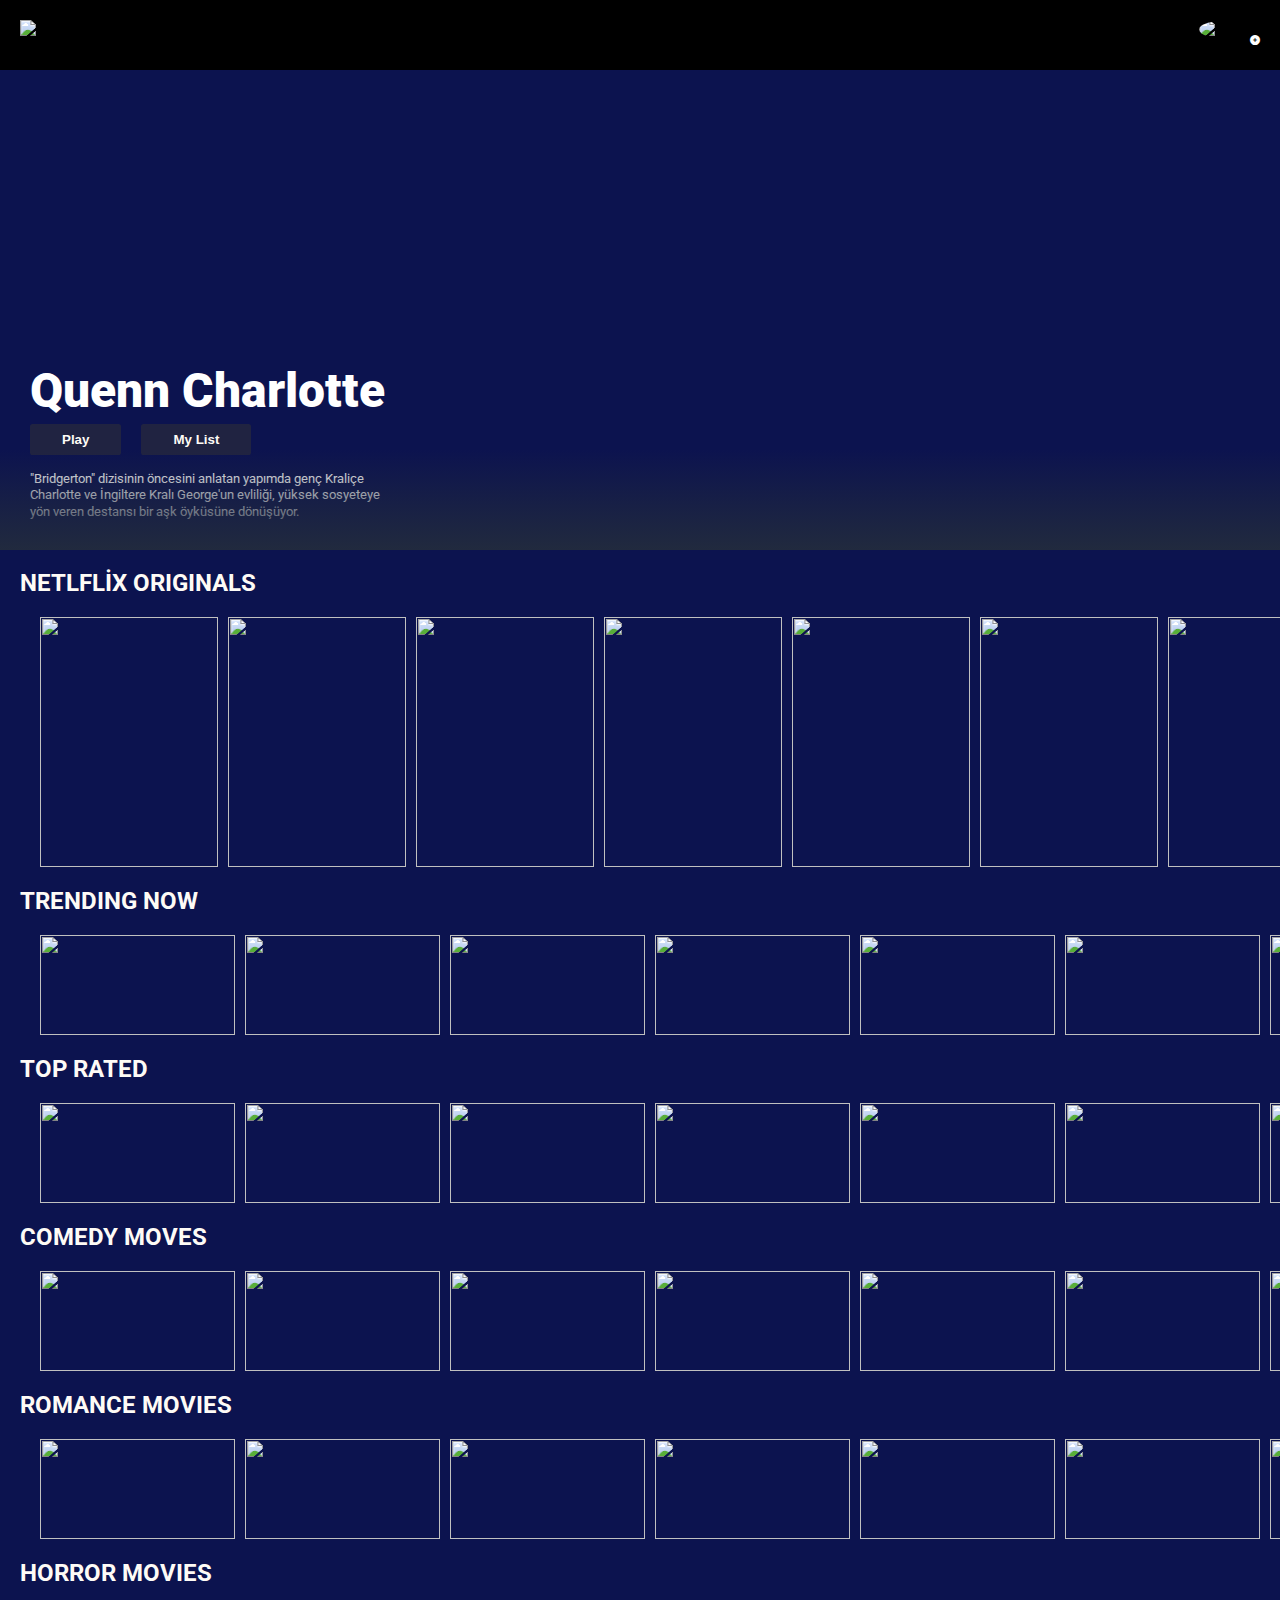
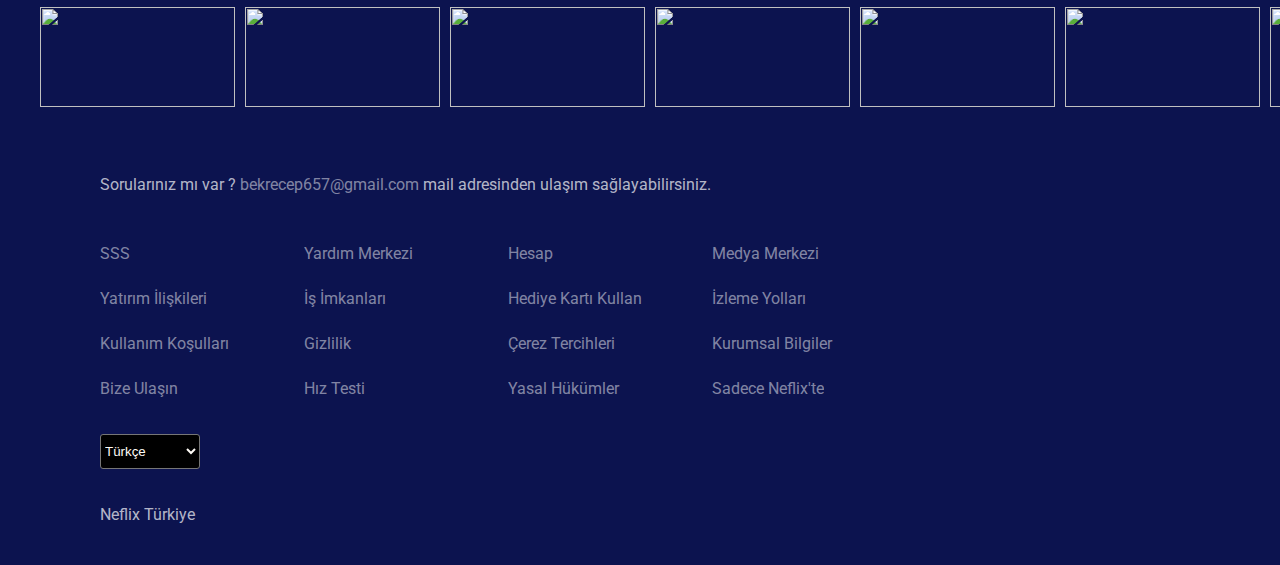
==== index.html @ cf6ab78d "Rename main.html to index.html" ====
<!DOCTYPE html>
<html lang="en">
<head>
    <meta charset="UTF-8">
    <meta http-equiv="X-UA-Compatible" content="IE=edge">
    <meta name="viewport" content="width=device-width, initial-scale=1.0">
    <title>Netflix Türkiye - TV Programlarını Çevrimiçi İzleyin, Filmleri Çevrimiçi İzleyin</title>
    <link rel="preconnect" href="https://fonts.googleapis.com">
<link rel="preconnect" href="https://fonts.gstatic.com" crossorigin>
<link href="https://fonts.googleapis.com/css2?family=Roboto:ital,wght@0,300;0,400;1,300;1,400&display=swap" rel="stylesheet">
<link rel="stylesheet" href="https://cdnjs.cloudflare.com/ajax/libs/font-awesome/6.4.0/css/all.min.css">
    <link rel="icon" href="images/neflix-icon.webp">
    <link rel="stylesheet" href="css/style.css">
</head>
<body>
    <!--Nav Bar-->
    <div class="nav nav_black" id="nav">
        <img src="images/Netflix_Logo_PMS.png" alt="icons" class="nav_logo">
        <div class="avatar">
            <img src="images/you.jfif" alt="avatar" class="nav_avatar">
            <div class="icon"><i class="fa-solid fa-circle-plus fa-2xs"></i>
            </div>
        </div>
        

    </div>
    <!--Banner-->
    <div class="banner" id="banner">
        <video id="video" class="banner" poster="images/11lar.jpg" style="pointer-events: none;">
        <source src="images/Queen Charlotte_.mp4" type="video/mp4"></video>
        <div class="banner_contens">
            <h1 class="banner-title">Quenn Charlotte</h1>
            <div class="banner-buttons">
                <button class="banner_button" id="btn-play-pause" accesskey="p" onclick="PlayPauseVideo();">Play</button>
                <button class="banner_button">My List </button>
            </div>
            <div class="banner_desc">
                <p>"Bridgerton" dizisinin öncesini anlatan yapımda genç Kraliçe Charlotte ve İngiltere Kralı George'un evliliği, yüksek sosyeteye yön veren destansı bir aşk öyküsüne dönüşüyor.</p>
            </div>
        </div>

    </div>
    <!-- Netflix Originals-->
    <div class="row first">
        <h2>NETLFLİX ORIGINALS</h2>
        <div class="row_posters" id="slideshow">
            <img src="images/Quennn-charlotte.jpg" alt="" class="row_poster row_poster_large">
            <img src="images/bone-large.jpg" alt="" class="row_poster row_poster_large">
            <img src="images/brıgt-large.webp" alt="" class="row_poster row_poster_large">
            <img src="images/cem-large.jpeg" alt="" class="row_poster row_poster_large">
            <img src="images/holmes-large.jfif" alt="" class="row_poster row_poster_large">
            <img src="images/kıng-large.jfif" alt="" class="row_poster row_poster_large">
            <img src="images/lupın-large1.jpeg" alt="" class="row_poster row_poster_large">
            <img src="images/mosul-large.jpg" alt="" class="row_poster row_poster_large">
            <img src="images/ottoman-large.jfif" alt="" class="row_poster row_poster_large">
            <img src="images/sky-large.webp" alt="" class="row_poster row_poster_large">
            <img src="images/stranger-large.jfif" alt="" class="row_poster row_poster_large">
            <img src="images/sılence-large.jpg" alt="" class="row_poster row_poster_large">
        </div>
    </div>
   
    <!--Trending now-->
    <div class="row">
        <h2>TRENDING NOW</h2>
        <div class="row_posters">
            <img src="images/1sm.jpg" alt="" class="row_poster">
            <img src="images/2sm.jpg" alt="" class="row_poster">
            <img src="images/3sm.webp" alt="" class="row_poster">
            <img src="images/sm4.jpg" alt="" class="row_poster">
            <img src="images/sm5.jpg" alt="" class="row_poster">
            <img src="images/sm6.jpg" alt="" class="row_poster">
            <img src="images/sm7.jpg" alt="" class="row_poster">
            <img src="images/sm8.jfif" alt="" class="row_poster">
            <img src="images/sm9.jfif" alt="" class="row_poster">
            <img src="images/sm10.jpg" alt="" class="row_poster">
            <img src="images/sm11.jpg" alt="" class="row_poster">
            <img src="images/sm12.jpg" alt="" class="row_poster">
        </div>
    </div>
   
<!--Top Rated-->
<div class="row">
    <h2>TOP RATED</h2>
    <div class="row_posters">
        <img src="images/sm12.jpg" alt="" class="row_poster">
        <img src="images/sm11.jpg" alt="" class="row_poster">
        <img src="images/sm10.jpg" alt="" class="row_poster">
        <img src="images/sm7.jpg" alt="" class="row_poster">
        <img src="images/sm5.jpg" alt="" class="row_poster">
        <img src="images/sm6.jpg" alt="" class="row_poster">
        <img src="images/sm4.jpg" alt="" class="row_poster">
        <img src="images/sm8.jfif" alt="" class="row_poster">
        <img src="images/sm9.jfif" alt="" class="row_poster">
        <img src="images/3sm.jpg" alt="" class="row_poster">
        <img src="images/2sm.jpg" alt="" class="row_poster">
        <img src="images/1sm.jpg" alt="" class="row_poster">
    </div>
</div>
    <!--Comedy Movies-->
    <div class="row">
        <h2>COMEDY MOVES</h2>
        <div class="row_posters">
            <img src="images/1sm.jpg" alt="" class="row_poster">
            <img src="images/2sm.jpg" alt="" class="row_poster">
            <img src="images/3sm.webp" alt="" class="row_poster">
            <img src="images/sm4.jpg" alt="" class="row_poster">
            <img src="images/sm5.jpg" alt="" class="row_poster">
            <img src="images/sm6.jpg" alt="" class="row_poster">
            <img src="images/sm7.jpg" alt="" class="row_poster">
            <img src="images/sm8.jfif" alt="" class="row_poster">
            <img src="images/sm9.jfif" alt="" class="row_poster">
            <img src="images/sm10.jpg" alt="" class="row_poster">
            <img src="images/sm11.jpg" alt="" class="row_poster">
            <img src="images/sm12.jpg" alt="" class="row_poster">
        </div>
    </div>
        <!--Romance Movies-->
        <div class="row">
            <h2>ROMANCE MOVIES</h2>
            <div class="row_posters">
                <img src="images/1sm.jpg" alt="" class="row_poster">
                <img src="images/2sm.jpg" alt="" class="row_poster">
                <img src="images/3sm.webp" alt="" class="row_poster">
                <img src="images/sm4.jpg" alt="" class="row_poster">
                <img src="images/sm5.jpg" alt="" class="row_poster">
                <img src="images/sm6.jpg" alt="" class="row_poster">
                <img src="images/sm7.jpg" alt="" class="row_poster">
                <img src="images/sm8.jfif" alt="" class="row_poster">
                <img src="images/sm9.jfif" alt="" class="row_poster">
                <img src="images/sm10.jpg" alt="" class="row_poster">
                <img src="images/sm11.jpg" alt="" class="row_poster">
                <img src="images/sm12.jpg" alt="" class="row_poster">
            </div>
        </div>
            <!--Horror Movies-->
            <div class="row">
                <h2>HORROR MOVIES</h2>
                <div class="row_posters">
                    <img src="images/1sm.jpg" alt="" class="row_poster">
                    <img src="images/2sm.jpg" alt="" class="row_poster">
                    <img src="images/3sm.webp" alt="" class="row_poster">
                    <img src="images/sm4.jpg" alt="" class="row_poster">
                    <img src="images/sm5.jpg" alt="" class="row_poster">
                    <img src="images/sm6.jpg" alt="" class="row_poster">
                    <img src="images/sm7.jpg" alt="" class="row_poster">
                    <img src="images/sm8.jfif" alt="" class="row_poster">
                    <img src="images/sm9.jfif" alt="" class="row_poster">
                    <img src="images/sm10.jpg" alt="" class="row_poster">
                    <img src="images/sm11.jpg" alt="" class="row_poster">
                    <img src="images/sm12.jpg" alt="" class="row_poster">
                </div>
            </div>
            <!--Footer-->
            <div class="footer">
                <div>
                    <p>Sorularınız mı var ? <a href="#"> bekrecep657@gmail.com</a> mail adresinden ulaşım sağlayabilirsiniz.</p>
                    <div class="links">
                        <ul>
                            <li>   
                        <a href="#">SSS</a>
                        <a href="#">Yardım Merkezi</a>
                        <a href="#">Hesap</a>
                        <a href="#">Medya Merkezi</a>
                            </li>
                            <li>    
                                <a href="#">Yatırım İlişkileri</a>
                                <a href="#">İş İmkanları</a>
                                <a href="#">Hediye Kartı Kullan</a>
                                <a href="#">İzleme Yolları</a>
                            </li>
                            <li>    
                                <a href="#">Kullanım Koşulları</a>
                                <a href="#">Gizlilik</a>
                                <a href="#">Çerez Tercihleri</a>
                                <a href="#">Kurumsal Bilgiler</a>
                            </li>
                            <li>    
                                <a href="#">Bize Ulaşın</a>
                                <a href="#">Hız Testi</a>
                                <a href="#">Yasal Hükümler</a>
                                <a href="#">Sadece Neflix'te</a>
                            </li>
                        </ul>
                    
                    </div>
                    <div>
                       
                        <select id="languageSelect">    
                            
                          <option value="tr">Türkçe</option>
                          <option value="en">English</option>
                          <option value="fr">Français</option>
                          <option value="es">Español</option>
                          <!-- Diğer dil seçeneklerini buraya ekleyebilirsiniz -->
                        </select>
                      </div>
                      <div class="end">
                        <p>Neflix Türkiye</p>
                      </div>
                      
                    
                </div>
            </div>
                
</div>
<script>
player = document.getElementById('video');
btnPlaypause = document.getElementById('btn-play-pause');

player.addEventListener('play', function() {
  changeButtonType(btnPlaypause, 'Pause');
}, false);

player.addEventListener('pause', function() {
  changeButtonType(btnPlaypause, 'Play');
}, false);

function PlayPauseVideo() {
  if (player.paused || player.ended) {
    player.play();
  } else {
    player.pause();
  }
}

function changeButtonType(btn, value) {
  btn.title = value;
  btn.textContent = value;
}

</script>
</body>
</html>
---- css/style.css ----
*{
    margin: 0;
    box-sizing: border-box;
}
body{
    font-family: 'Roboto', sans-serif;
    background-color: #0C134F;
}
.row_poster{
    width: 195px;
    height: 100px;
    object-fit: contain;
    max-height: 100px;
    margin-right: 10px;
    transition: trasform 450ms;
}
.row_poster_large{
    height: 250px;
    width: 178px;
    object-fit: fill;
}
.row_posters{
    display: flex;
    overflow-y: hidden;
    overflow-x: scroll;
    padding: 20px;
}
.row_poster:hover{
    transform: scale(1.08);
}
.row_posters::-webkit-scrollbar{
    display: none;
}
.row_poster_large{
    max-height: 250px;
}
.row_poster_large:hover{
    transform: scale(1.09);
}
.row{
    color:#FEFBF6;
    margin-left: 20px;
}
.first{
    margin-top: 1.5%;
}
.banner{
    position:relative;
    color: #fff;
    object-fit:cover;
    height: 550px;
    width: 100%;
}
#banner::after{
    content:"";
    position: absolute;
    left: 0;
    bottom: 0;
    width: 100%;
    height: 100px;
    background: linear-gradient(to top, #212A3E, transparent);
}
.banner_contens{
    position: relative;
    margin-left: 30px;
    height: 190px;
    margin-top: -15%;
}
.banner-title{
    font-size: 3rem;
    font-weight: 900;
    padding-bottom: 0.3rem;
}
.banner_desc{
    width: 45rem;
    line-height: 1.3;
    padding-top: 1rem;
    font-size: 0.8rem;
    max-width: 360px;
    height: 180px;
}
.banner_button{
    cursor: pointer;
    color: #FEFBF6;
    outline: none;
    border: none;
    font-weight: 800;
    border-radius: 0.2vw;
    padding-left: 2rem;
    padding-right: 2rem;
    margin-right: 1rem;
    padding-top: 0.5rem;
    padding-bottom: 0.5rem;
    background-color: rgba(51, 51, 51, 0.5);

}
.banner_button:hover{
    color: #212A3E;
    background-color: #FEFBF6;
    transition: all 0.2s;
}
.nav_logo{
    width: 140px;
    height: 30px;
    object-fit: cover;
}
.nav_avatar{
    width: 30px;
    object-fit: contain;
    border-radius: 100%;
}
.nav{
    position: fixed;
    top: 0;
    width: 100%;
    display: flex;
    justify-content: space-between;
    padding: 20px;
    z-index: 1;
    transition-timing-function: ease-in;
    transition: all 0.5s;
    
}
.nav_black{
    background-color: black;
}
.footer{
    width: 1425px;
    height: 414px;
    display: flex;
margin-top: 24px;
margin-left: 0;
padding: 24px 100px 0px 100px;
font-size: large;
}
 .footer p{
    font-size: 1rem;
    font-weight: 400;
    color: rgba(255, 255, 255, 0.7);
 }
 .footer a{
    color: rgba(255, 255, 255, 0.7);
    text-decoration: none;
    opacity: 0.7;
 }
 .footer a:hover{
    text-decoration: underline;
 }
 .footer ul li {
    
    list-style-type: none;
    margin-top: 12px;
   
 }
 .links {
    margin-top: 36px;
 }
 .links ul li a{
    font-size: 1rem;
    display: inline-block;
    line-height: 3rem;
    width: 200px;
    height: 14px;
text-decoration: none;
 }
 .links ul li a:hover{
    text-decoration: underline;
 }
 #languageSelect{
    display: flex;
    margin-top: 36px;
    background-color: black;
    color:#FEFBF6;
    border-radius: 3px;
        width: 100px;
    height: 2.2rem;
 }
 .footer ul {
    padding-left: 0px;
 }
.end p{
    margin-top: 36px;
}
#languageSelect:hover{
    border: 1px solid #FEFBF6;
}

  .avatar{
    position: relative;
  }
  .avatar .icon{
    position: absolute;
    color: #fff;
    border-radius: 100%;
    bottom:0;
    right:0;
  }
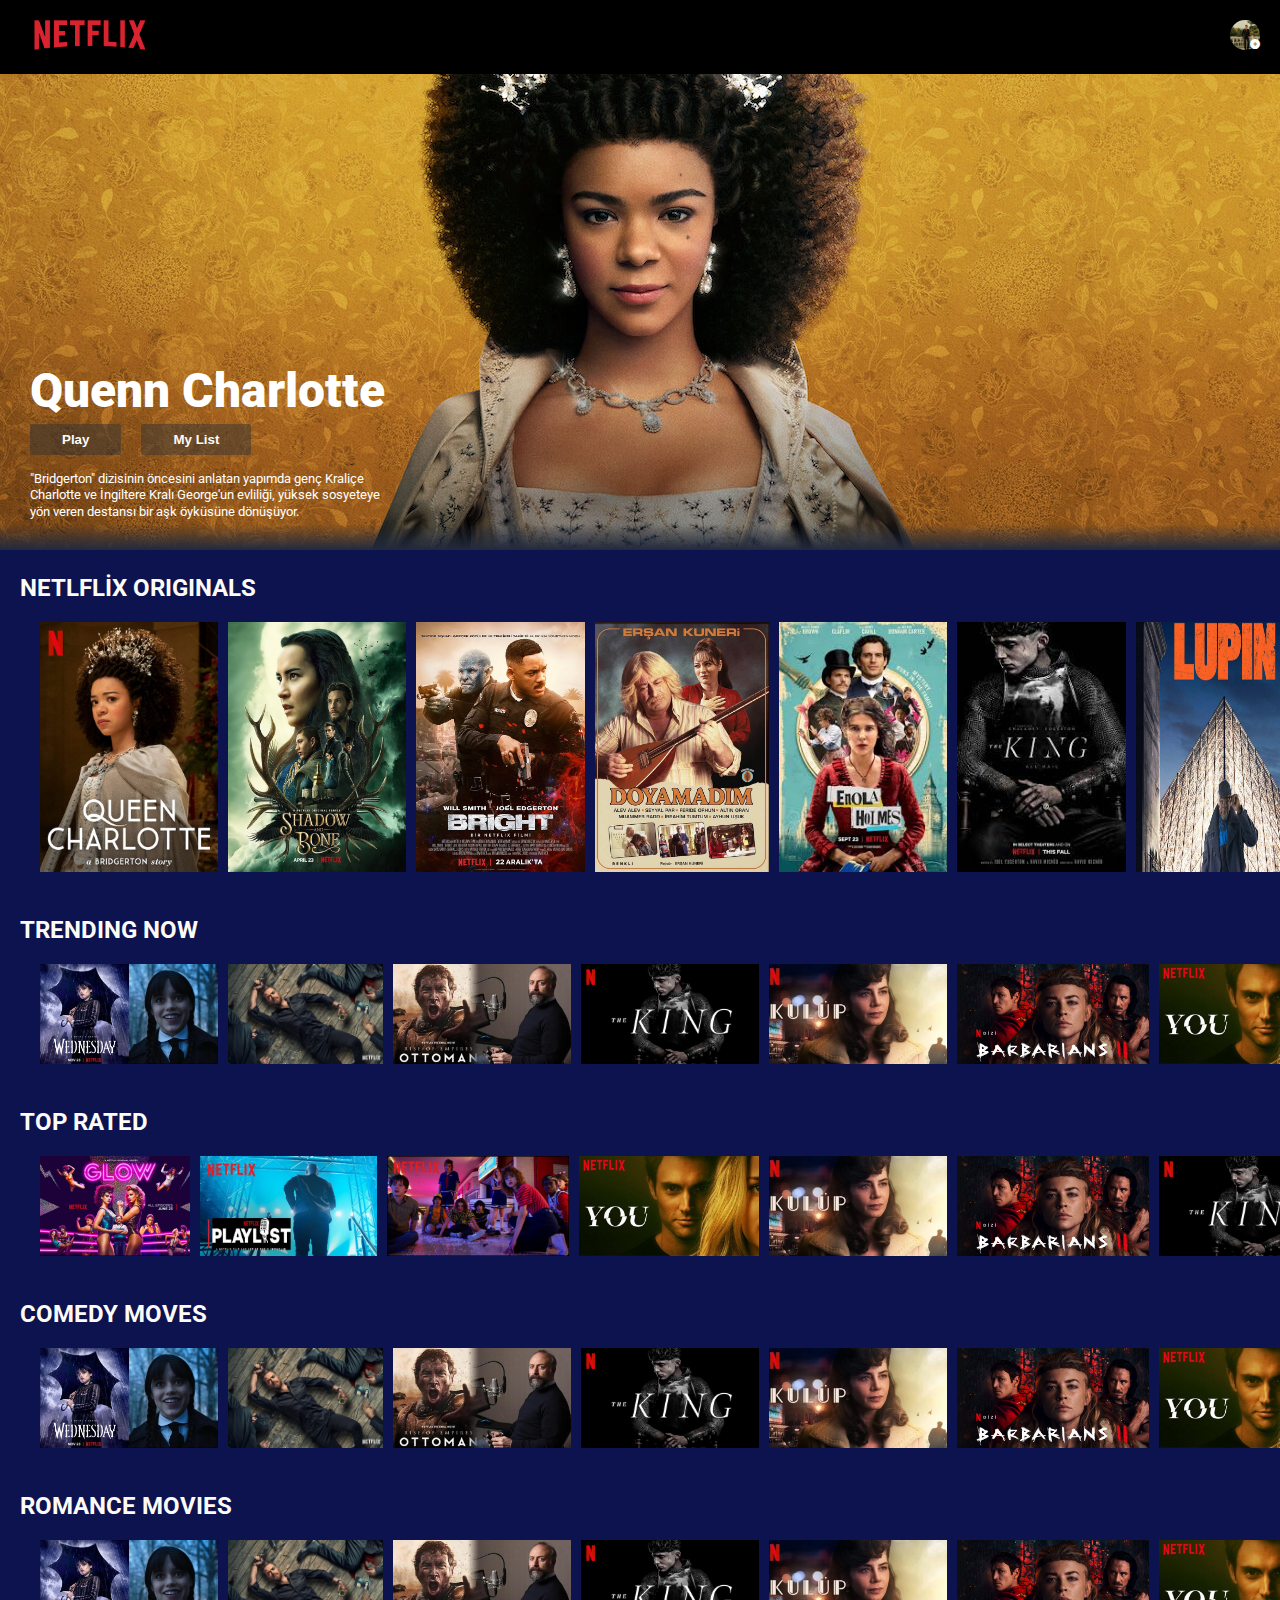
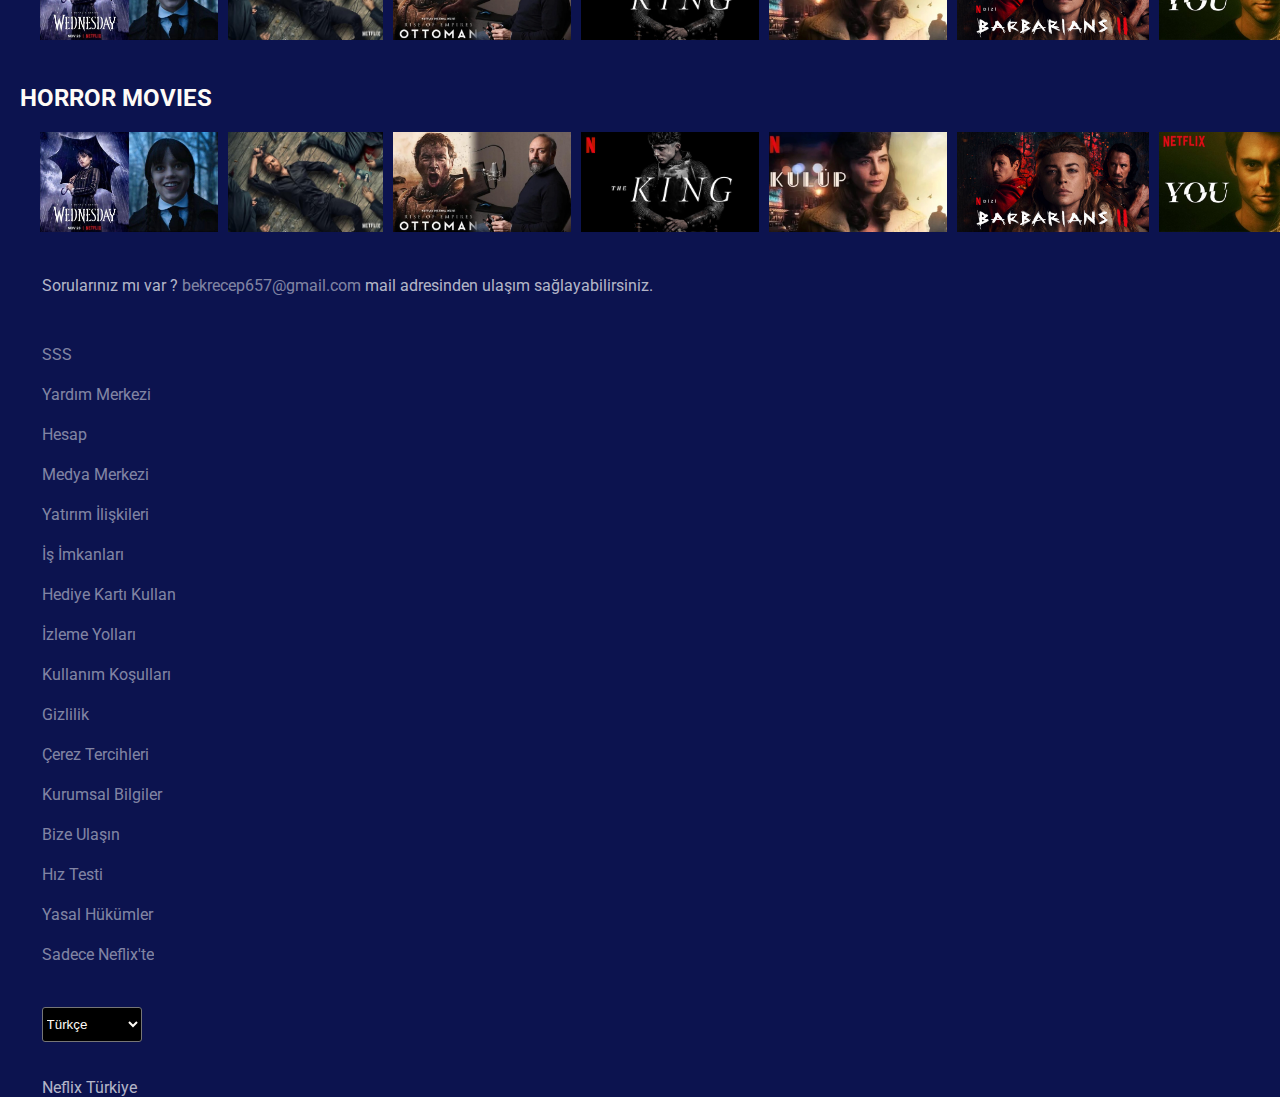
==== commit 011e97be: "responseve link added" ====
--- a/index.html
+++ b/index.html
@@ -11,6 +11,7 @@
 <link rel="stylesheet" href="https://cdnjs.cloudflare.com/ajax/libs/font-awesome/6.4.0/css/all.min.css">
     <link rel="icon" href="images/neflix-icon.webp">
     <link rel="stylesheet" href="css/style.css">
+    <link rel="stylesheet" media="(max-width:1441px)" href="css/responsive.css">
 </head>
 <body>
     <!--Nav Bar-->
--- a/css/responsive.css
+++ b/css/responsive.css
@@ -0,0 +1,26 @@
+.footer{
+    width: 100%;
+}
+.links ul li a{
+   display: flex;
+   flex-direction: column;
+   padding-bottom: 2.5rem;
+ }
+ .banner_contens{
+    margin-top: -12rem;
+ }
+ #banner::after{
+   
+    height: 1.6rem;
+ }
+.footer{
+    padding-bottom: 1rem;
+    padding-left: 2.6rem;
+    margin-top: 0px;
+}
+.footer ul li {
+    margin-top: 0px;
+}
+.row{
+    margin-top: 1.5rem;
+}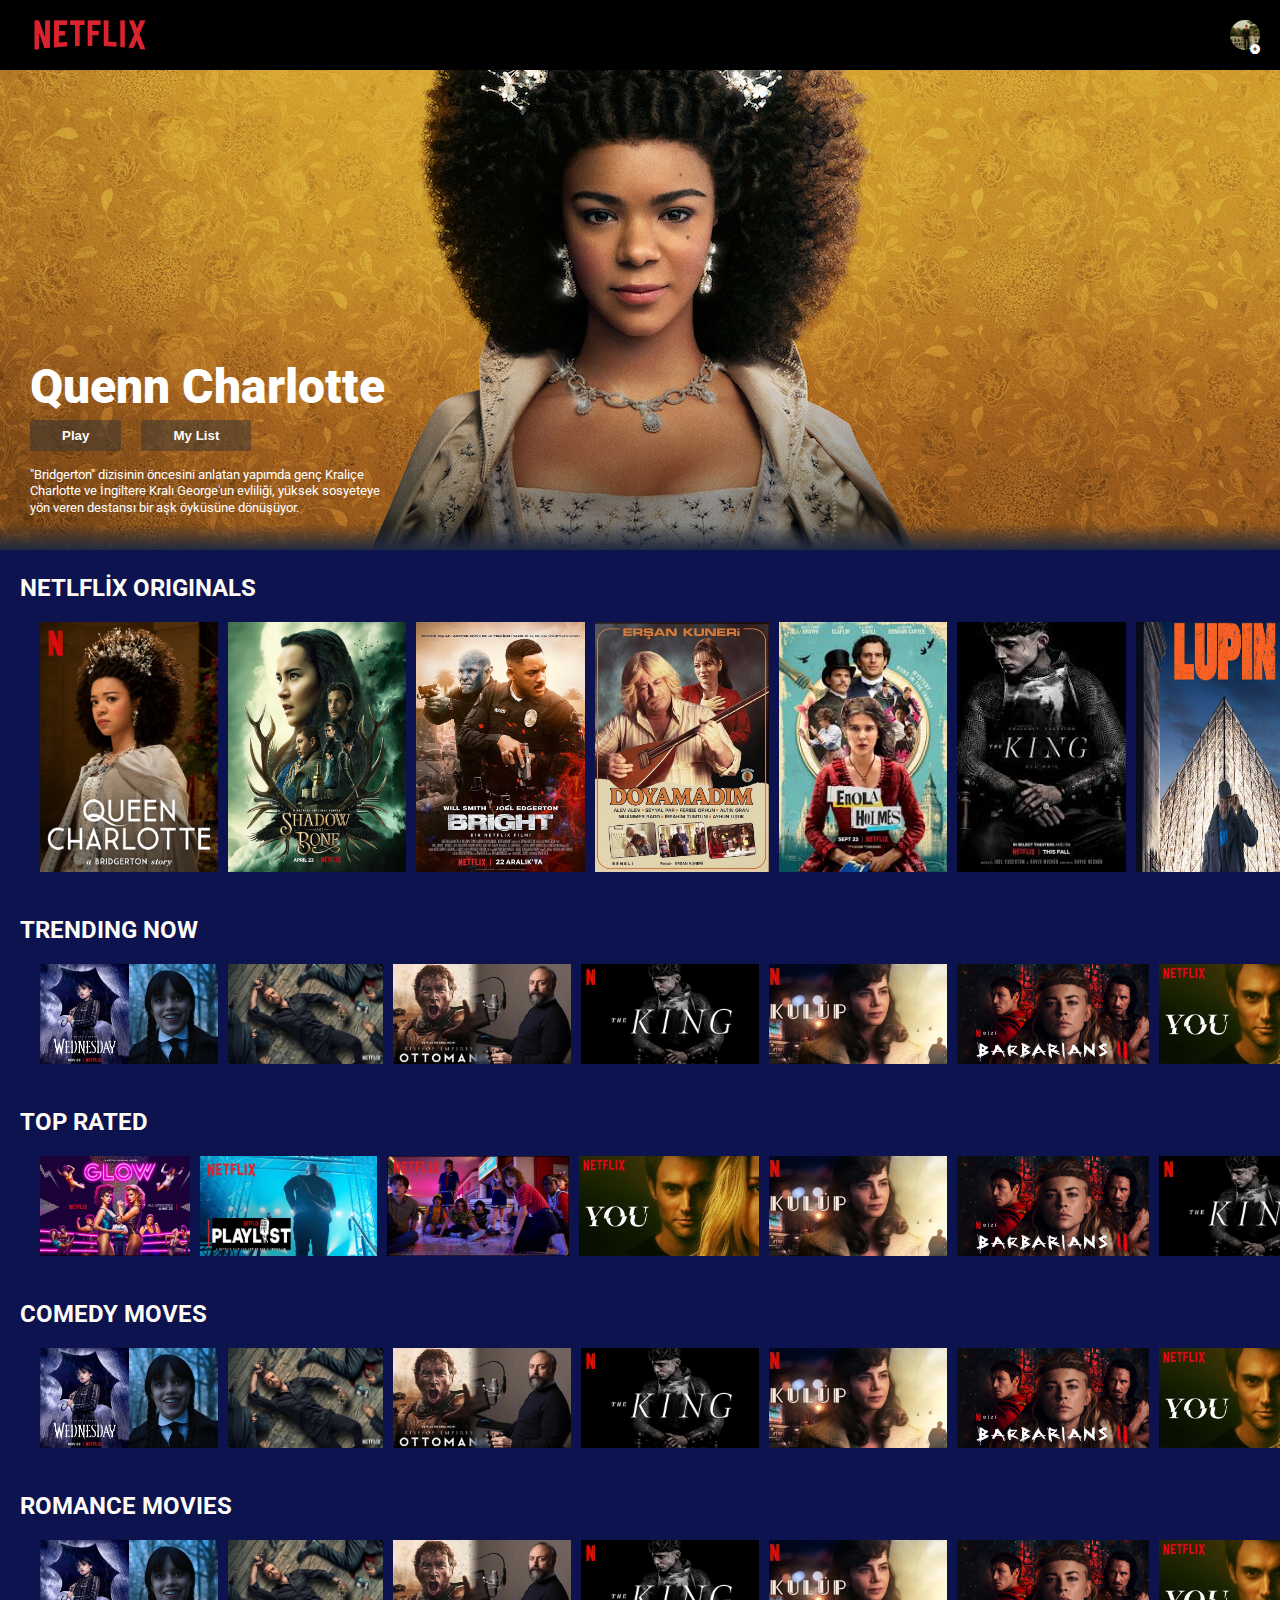
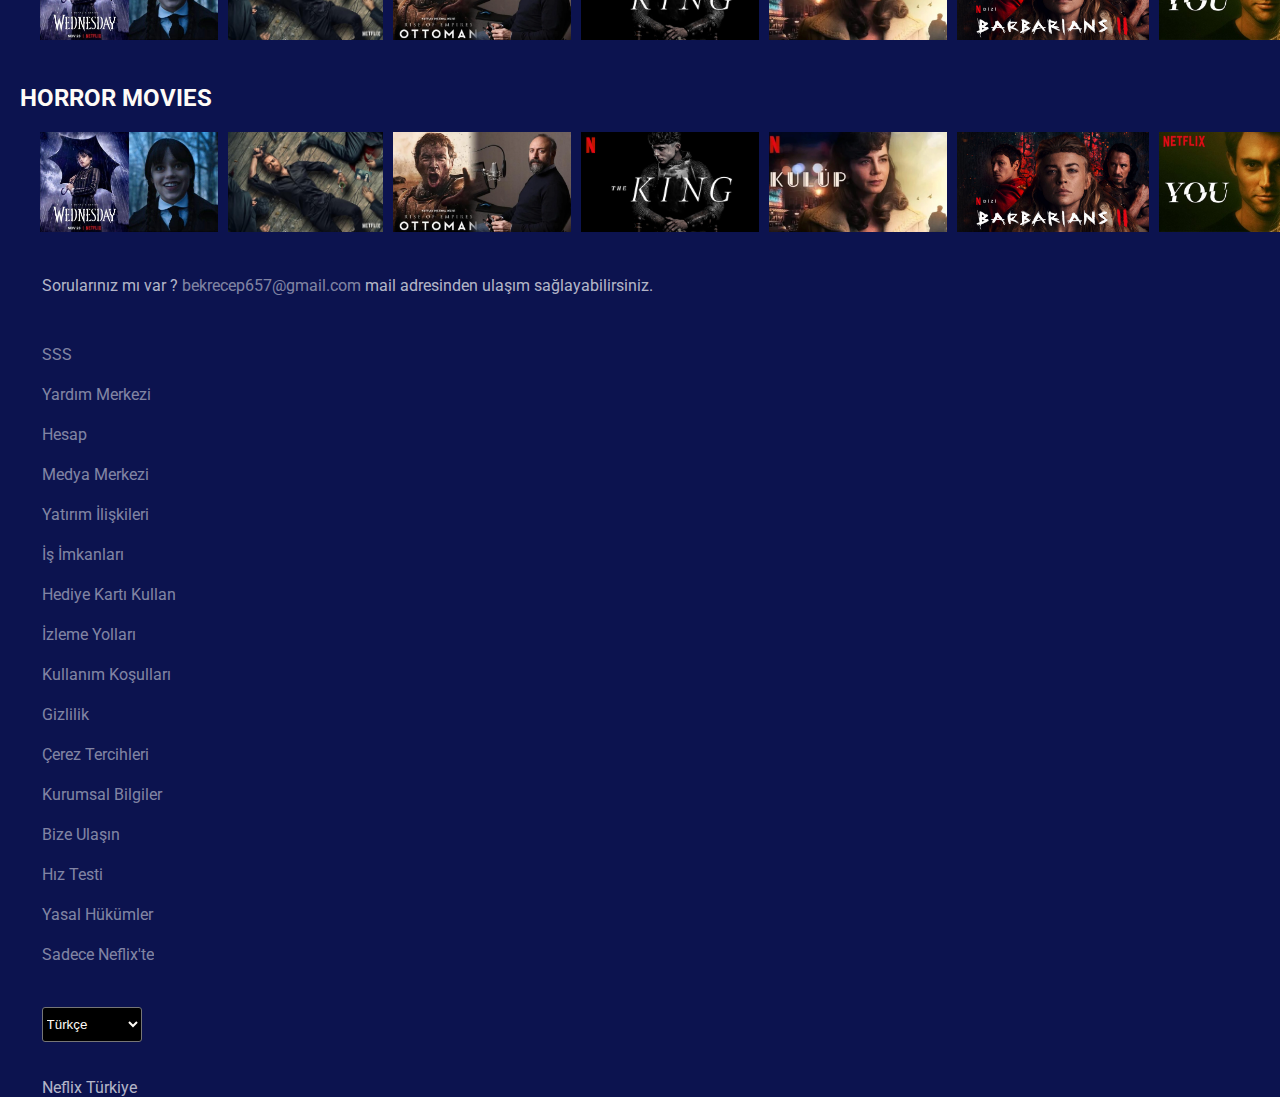
==== commit 4ded8aed: "html5 elements aded" ====
--- a/index.html
+++ b/index.html
@@ -1,69 +1,121 @@
-<!DOCTYPE html>
-<html lang="en">
-<head>
-    <meta charset="UTF-8">
-    <meta http-equiv="X-UA-Compatible" content="IE=edge">
-    <meta name="viewport" content="width=device-width, initial-scale=1.0">
-    <title>Netflix Türkiye - TV Programlarını Çevrimiçi İzleyin, Filmleri Çevrimiçi İzleyin</title>
-    <link rel="preconnect" href="https://fonts.googleapis.com">
+<meta charset="UTF-8">
+<meta http-equiv="X-UA-Compatible" content="IE=edge">
+<meta name="viewport" content="width=device-width, initial-scale=1.0">
+<title>Netflix Türkiye - TV Programlarını Çevrimiçi İzleyin, Filmleri Çevrimiçi İzleyin</title>
+<link rel="preconnect" href="https://fonts.googleapis.com">
 <link rel="preconnect" href="https://fonts.gstatic.com" crossorigin>
 <link href="https://fonts.googleapis.com/css2?family=Roboto:ital,wght@0,300;0,400;1,300;1,400&display=swap" rel="stylesheet">
 <link rel="stylesheet" href="https://cdnjs.cloudflare.com/ajax/libs/font-awesome/6.4.0/css/all.min.css">
-    <link rel="icon" href="images/neflix-icon.webp">
-    <link rel="stylesheet" href="css/style.css">
-    <link rel="stylesheet" media="(max-width:1441px)" href="css/responsive.css">
+<link rel="icon" href="images/neflix-icon.webp">
+<link rel="stylesheet" href="css/style.css">
+<link rel="stylesheet" media="(max-width:1441px)" href="css/responsive.css">
+<link rel="stylesheet" media="(max-width:380px)" href="css/mobil.css">
 </head>
 <body>
-    <!--Nav Bar-->
-    <div class="nav nav_black" id="nav">
+<!--Nav Bar-->
+<header>
+    <nav class=" nav nav_black" id="nav">
         <img src="images/Netflix_Logo_PMS.png" alt="icons" class="nav_logo">
         <div class="avatar">
             <img src="images/you.jfif" alt="avatar" class="nav_avatar">
             <div class="icon"><i class="fa-solid fa-circle-plus fa-2xs"></i>
             </div>
         </div>
-        
-
+    </nav>
+</header>
+<!--Banner-->
+<section class="banner" id="banner">
+    <video id="video" class="banner" poster="images/11lar.jpg" style="pointer-events: none;">
+    <source src="images/Queen Charlotte_.mp4" type="video/mp4"></video>
+    <div class="banner_contens">
+        <h1 class="banner-title">Quenn Charlotte</h1>
+        <div class="banner-buttons">
+            <button class="banner_button" id="btn-play-pause" accesskey="p" onclick="PlayPauseVideo();">Play</button>
+            <button class="banner_button">My List </button>
+        </div>
+        <article class="banner_desc">
+            <p>"Bridgerton" dizisinin öncesini anlatan yapımda genç Kraliçe Charlotte ve İngiltere Kralı George'un evliliği, yüksek sosyeteye yön veren destansı bir aşk öyküsüne dönüşüyor.</p>
+        </article>
     </div>
-    <!--Banner-->
-    <div class="banner" id="banner">
-        <video id="video" class="banner" poster="images/11lar.jpg" style="pointer-events: none;">
-        <source src="images/Queen Charlotte_.mp4" type="video/mp4"></video>
-        <div class="banner_contens">
-            <h1 class="banner-title">Quenn Charlotte</h1>
-            <div class="banner-buttons">
-                <button class="banner_button" id="btn-play-pause" accesskey="p" onclick="PlayPauseVideo();">Play</button>
-                <button class="banner_button">My List </button>
-            </div>
-            <div class="banner_desc">
-                <p>"Bridgerton" dizisinin öncesini anlatan yapımda genç Kraliçe Charlotte ve İngiltere Kralı George'un evliliği, yüksek sosyeteye yön veren destansı bir aşk öyküsüne dönüşüyor.</p>
-            </div>
-        </div>
-
-    </div>
-    <!-- Netflix Originals-->
-    <div class="row first">
-        <h2>NETLFLİX ORIGINALS</h2>
-        <div class="row_posters" id="slideshow">
-            <img src="images/Quennn-charlotte.jpg" alt="" class="row_poster row_poster_large">
-            <img src="images/bone-large.jpg" alt="" class="row_poster row_poster_large">
-            <img src="images/brıgt-large.webp" alt="" class="row_poster row_poster_large">
-            <img src="images/cem-large.jpeg" alt="" class="row_poster row_poster_large">
-            <img src="images/holmes-large.jfif" alt="" class="row_poster row_poster_large">
-            <img src="images/kıng-large.jfif" alt="" class="row_poster row_poster_large">
-            <img src="images/lupın-large1.jpeg" alt="" class="row_poster row_poster_large">
-            <img src="images/mosul-large.jpg" alt="" class="row_poster row_poster_large">
-            <img src="images/ottoman-large.jfif" alt="" class="row_poster row_poster_large">
-            <img src="images/sky-large.webp" alt="" class="row_poster row_poster_large">
-            <img src="images/stranger-large.jfif" alt="" class="row_poster row_poster_large">
-            <img src="images/sılence-large.jpg" alt="" class="row_poster row_poster_large">
-        </div>
-    </div>
-   
-    <!--Trending now-->
-    <div class="row">
-        <h2>TRENDING NOW</h2>
-        <div class="row_posters">
+</section>
+ <!-- Netflix Originals-->
+<section class="row first">
+    <h2>NETLFLİX ORIGINALS</h2>
+<figure class="row_posters" id="slideshow">
+    <img src="images/Quennn-charlotte.jpg" alt="" class="row_poster row_poster_large">
+    <img src="images/bone-large.jpg" alt="" class="row_poster row_poster_large">
+    <img src="images/brıgt-large.webp" alt="" class="row_poster row_poster_large">
+    <img src="images/cem-large.jpeg" alt="" class="row_poster row_poster_large">
+    <img src="images/holmes-large.jfif" alt="" class="row_poster row_poster_large">
+    <img src="images/kıng-large.jfif" alt="" class="row_poster row_poster_large">
+    <img src="images/lupın-large1.jpeg" alt="" class="row_poster row_poster_large">
+    <img src="images/mosul-large.jpg" alt="" class="row_poster row_poster_large">
+    <img src="images/ottoman-large.jfif" alt="" class="row_poster row_poster_large">
+    <img src="images/sky-large.webp" alt="" class="row_poster row_poster_large">
+    <img src="images/stranger-large.jfif" alt="" class="row_poster row_poster_large">
+    <img src="images/sılence-large.jpg" alt="" class="row_poster row_poster_large">
+</figure>
+</section>
+
+<!--Trending now-->
+<section class="row">
+    <h2>TRENDING NOW</h2>
+    <figure class="row_posters">
+        <img src="images/1sm.jpg" alt="" class="row_poster">
+        <img src="images/2sm.jpg" alt="" class="row_poster">
+        <img src="images/3sm.webp" alt="" class="row_poster">
+        <img src="images/sm4.jpg" alt="" class="row_poster">
+        <img src="images/sm5.jpg" alt="" class="row_poster">
+        <img src="images/sm6.jpg" alt="" class="row_poster">
+        <img src="images/sm7.jpg" alt="" class="row_poster">
+        <img src="images/sm8.jfif" alt="" class="row_poster">
+        <img src="images/sm9.jfif" alt="" class="row_poster">
+        <img src="images/sm10.jpg" alt="" class="row_poster">
+        <img src="images/sm11.jpg" alt="" class="row_poster">
+        <img src="images/sm12.jpg" alt="" class="row_poster">
+    </figure>
+</section>
+
+<!--Top Rated-->
+<section class="row">
+<h2>TOP RATED</h2>
+<figure class="row_posters">
+    <img src="images/sm12.jpg" alt="" class="row_poster">
+    <img src="images/sm11.jpg" alt="" class="row_poster">
+    <img src="images/sm10.jpg" alt="" class="row_poster">
+    <img src="images/sm7.jpg" alt="" class="row_poster">
+    <img src="images/sm5.jpg" alt="" class="row_poster">
+    <img src="images/sm6.jpg" alt="" class="row_poster">
+    <img src="images/sm4.jpg" alt="" class="row_poster">
+    <img src="images/sm8.jfif" alt="" class="row_poster">
+    <img src="images/sm9.jfif" alt="" class="row_poster">
+    <img src="images/3sm.jpg" alt="" class="row_poster">
+    <img src="images/2sm.jpg" alt="" class="row_poster">
+    <img src="images/1sm.jpg" alt="" class="row_poster">
+</figure>
+</section>
+<!--Comedy Movies-->
+<section class="row">
+    <h2>COMEDY MOVES</h2>
+    <figure class="row_posters">
+        <img src="images/1sm.jpg" alt="" class="row_poster">
+        <img src="images/2sm.jpg" alt="" class="row_poster">
+        <img src="images/3sm.webp" alt="" class="row_poster">
+        <img src="images/sm4.jpg" alt="" class="row_poster">
+        <img src="images/sm5.jpg" alt="" class="row_poster">
+        <img src="images/sm6.jpg" alt="" class="row_poster">
+        <img src="images/sm7.jpg" alt="" class="row_poster">
+        <img src="images/sm8.jfif" alt="" class="row_poster">
+        <img src="images/sm9.jfif" alt="" class="row_poster">
+        <img src="images/sm10.jpg" alt="" class="row_poster">
+        <img src="images/sm11.jpg" alt="" class="row_poster">
+        <img src="images/sm12.jpg" alt="" class="row_poster">
+    </figure>
+</section>
+    <!--Romance Movies-->
+    <section class="row">
+        <h2>ROMANCE MOVIES</h2>
+        <figure class="row_posters">
             <img src="images/1sm.jpg" alt="" class="row_poster">
             <img src="images/2sm.jpg" alt="" class="row_poster">
             <img src="images/3sm.webp" alt="" class="row_poster">
@@ -76,49 +128,12 @@
             <img src="images/sm10.jpg" alt="" class="row_poster">
             <img src="images/sm11.jpg" alt="" class="row_poster">
             <img src="images/sm12.jpg" alt="" class="row_poster">
-        </div>
-    </div>
-   
-<!--Top Rated-->
-<div class="row">
-    <h2>TOP RATED</h2>
-    <div class="row_posters">
-        <img src="images/sm12.jpg" alt="" class="row_poster">
-        <img src="images/sm11.jpg" alt="" class="row_poster">
-        <img src="images/sm10.jpg" alt="" class="row_poster">
-        <img src="images/sm7.jpg" alt="" class="row_poster">
-        <img src="images/sm5.jpg" alt="" class="row_poster">
-        <img src="images/sm6.jpg" alt="" class="row_poster">
-        <img src="images/sm4.jpg" alt="" class="row_poster">
-        <img src="images/sm8.jfif" alt="" class="row_poster">
-        <img src="images/sm9.jfif" alt="" class="row_poster">
-        <img src="images/3sm.jpg" alt="" class="row_poster">
-        <img src="images/2sm.jpg" alt="" class="row_poster">
-        <img src="images/1sm.jpg" alt="" class="row_poster">
-    </div>
-</div>
-    <!--Comedy Movies-->
-    <div class="row">
-        <h2>COMEDY MOVES</h2>
-        <div class="row_posters">
-            <img src="images/1sm.jpg" alt="" class="row_poster">
-            <img src="images/2sm.jpg" alt="" class="row_poster">
-            <img src="images/3sm.webp" alt="" class="row_poster">
-            <img src="images/sm4.jpg" alt="" class="row_poster">
-            <img src="images/sm5.jpg" alt="" class="row_poster">
-            <img src="images/sm6.jpg" alt="" class="row_poster">
-            <img src="images/sm7.jpg" alt="" class="row_poster">
-            <img src="images/sm8.jfif" alt="" class="row_poster">
-            <img src="images/sm9.jfif" alt="" class="row_poster">
-            <img src="images/sm10.jpg" alt="" class="row_poster">
-            <img src="images/sm11.jpg" alt="" class="row_poster">
-            <img src="images/sm12.jpg" alt="" class="row_poster">
-        </div>
-    </div>
-        <!--Romance Movies-->
-        <div class="row">
-            <h2>ROMANCE MOVIES</h2>
-            <div class="row_posters">
+        </figure>
+    </section>
+        <!--Horror Movies-->
+        <section class="row">
+            <h2>HORROR MOVIES</h2>
+            <figure class="row_posters">
                 <img src="images/1sm.jpg" alt="" class="row_poster">
                 <img src="images/2sm.jpg" alt="" class="row_poster">
                 <img src="images/3sm.webp" alt="" class="row_poster">
@@ -131,102 +146,83 @@
                 <img src="images/sm10.jpg" alt="" class="row_poster">
                 <img src="images/sm11.jpg" alt="" class="row_poster">
                 <img src="images/sm12.jpg" alt="" class="row_poster">
-            </div>
-        </div>
-            <!--Horror Movies-->
-            <div class="row">
-                <h2>HORROR MOVIES</h2>
-                <div class="row_posters">
-                    <img src="images/1sm.jpg" alt="" class="row_poster">
-                    <img src="images/2sm.jpg" alt="" class="row_poster">
-                    <img src="images/3sm.webp" alt="" class="row_poster">
-                    <img src="images/sm4.jpg" alt="" class="row_poster">
-                    <img src="images/sm5.jpg" alt="" class="row_poster">
-                    <img src="images/sm6.jpg" alt="" class="row_poster">
-                    <img src="images/sm7.jpg" alt="" class="row_poster">
-                    <img src="images/sm8.jfif" alt="" class="row_poster">
-                    <img src="images/sm9.jfif" alt="" class="row_poster">
-                    <img src="images/sm10.jpg" alt="" class="row_poster">
-                    <img src="images/sm11.jpg" alt="" class="row_poster">
-                    <img src="images/sm12.jpg" alt="" class="row_poster">
-                </div>
-            </div>
-            <!--Footer-->
-            <div class="footer">
-                <div>
-                    <p>Sorularınız mı var ? <a href="#"> bekrecep657@gmail.com</a> mail adresinden ulaşım sağlayabilirsiniz.</p>
-                    <div class="links">
-                        <ul>
-                            <li>   
-                        <a href="#">SSS</a>
-                        <a href="#">Yardım Merkezi</a>
-                        <a href="#">Hesap</a>
-                        <a href="#">Medya Merkezi</a>
-                            </li>
-                            <li>    
-                                <a href="#">Yatırım İlişkileri</a>
-                                <a href="#">İş İmkanları</a>
-                                <a href="#">Hediye Kartı Kullan</a>
-                                <a href="#">İzleme Yolları</a>
-                            </li>
-                            <li>    
-                                <a href="#">Kullanım Koşulları</a>
-                                <a href="#">Gizlilik</a>
-                                <a href="#">Çerez Tercihleri</a>
-                                <a href="#">Kurumsal Bilgiler</a>
-                            </li>
-                            <li>    
-                                <a href="#">Bize Ulaşın</a>
-                                <a href="#">Hız Testi</a>
-                                <a href="#">Yasal Hükümler</a>
-                                <a href="#">Sadece Neflix'te</a>
-                            </li>
-                        </ul>
-                    
-                    </div>
-                    <div>
-                       
-                        <select id="languageSelect">    
-                            
-                          <option value="tr">Türkçe</option>
-                          <option value="en">English</option>
-                          <option value="fr">Français</option>
-                          <option value="es">Español</option>
-                          <!-- Diğer dil seçeneklerini buraya ekleyebilirsiniz -->
-                        </select>
-                      </div>
-                      <div class="end">
-                        <p>Neflix Türkiye</p>
-                      </div>
-                      
-                    
-                </div>
-            </div>
+            </figure>
+        </section>
+        <!--Footer-->
+        <footer class="footer">
+            <section>
+                <p>Sorularınız mı var ? <a href="#"> bekrecep657@gmail.com</a> mail adresinden ulaşım sağlayabilirsiniz.</p>
+                <section class="links">
+                    <ul>
+                        <li>   
+                    <a href="#">SSS</a>
+                    <a href="#">Yardım Merkezi</a>
+                    <a href="#">Hesap</a>
+                    <a href="#">Medya Merkezi</a>
+                        </li>
+                        <li>    
+                            <a href="#">Yatırım İlişkileri</a>
+                            <a href="#">İş İmkanları</a>
+                            <a href="#">Hediye Kartı Kullan</a>
+                            <a href="#">İzleme Yolları</a>
+                        </li>
+                        <li>    
+                            <a href="#">Kullanım Koşulları</a>
+                            <a href="#">Gizlilik</a>
+                            <a href="#">Çerez Tercihleri</a>
+                            <a href="#">Kurumsal Bilgiler</a>
+                        </li>
+                        <li>    
+                            <a href="#">Bize Ulaşın</a>
+                            <a href="#">Hız Testi</a>
+                            <a href="#">Yasal Hükümler</a>
+                            <a href="#">Sadece Neflix'te</a>
+                        </li>
+                    </ul>
                 
-</div>
+                </section>
+                <section>
+                   
+                    <select id="languageSelect">    
+                        
+                      <option value="tr">Türkçe</option>
+                      <option value="en">English</option>
+                      <option value="fr">Français</option>
+                      <option value="es">Español</option>
+                      <!-- Diğer dil seçeneklerini buraya ekleyebilirsiniz -->
+                    </select>
+                </section>
+                <article class="end">
+                    <p>Neflix Türkiye</p>
+                </article>
+                  
+                
+            </section>
+        </footer>
+            
 <script>
 player = document.getElementById('video');
 btnPlaypause = document.getElementById('btn-play-pause');
 
 player.addEventListener('play', function() {
-  changeButtonType(btnPlaypause, 'Pause');
+changeButtonType(btnPlaypause, 'Pause');
 }, false);
 
 player.addEventListener('pause', function() {
-  changeButtonType(btnPlaypause, 'Play');
+changeButtonType(btnPlaypause, 'Play');
 }, false);
 
 function PlayPauseVideo() {
-  if (player.paused || player.ended) {
-    player.play();
-  } else {
-    player.pause();
-  }
+if (player.paused || player.ended) {
+player.play();
+} else {
+player.pause();
 }
+}
 
 function changeButtonType(btn, value) {
-  btn.title = value;
-  btn.textContent = value;
+btn.title = value;
+btn.textContent = value;
 }
 
 </script>
--- a/css/mobil.css
+++ b/css/mobil.css
@@ -0,0 +1,6 @@
+.banner_desc {
+    width: 90%;
+}
+.banner-title{
+    font-size: 0px;
+}
